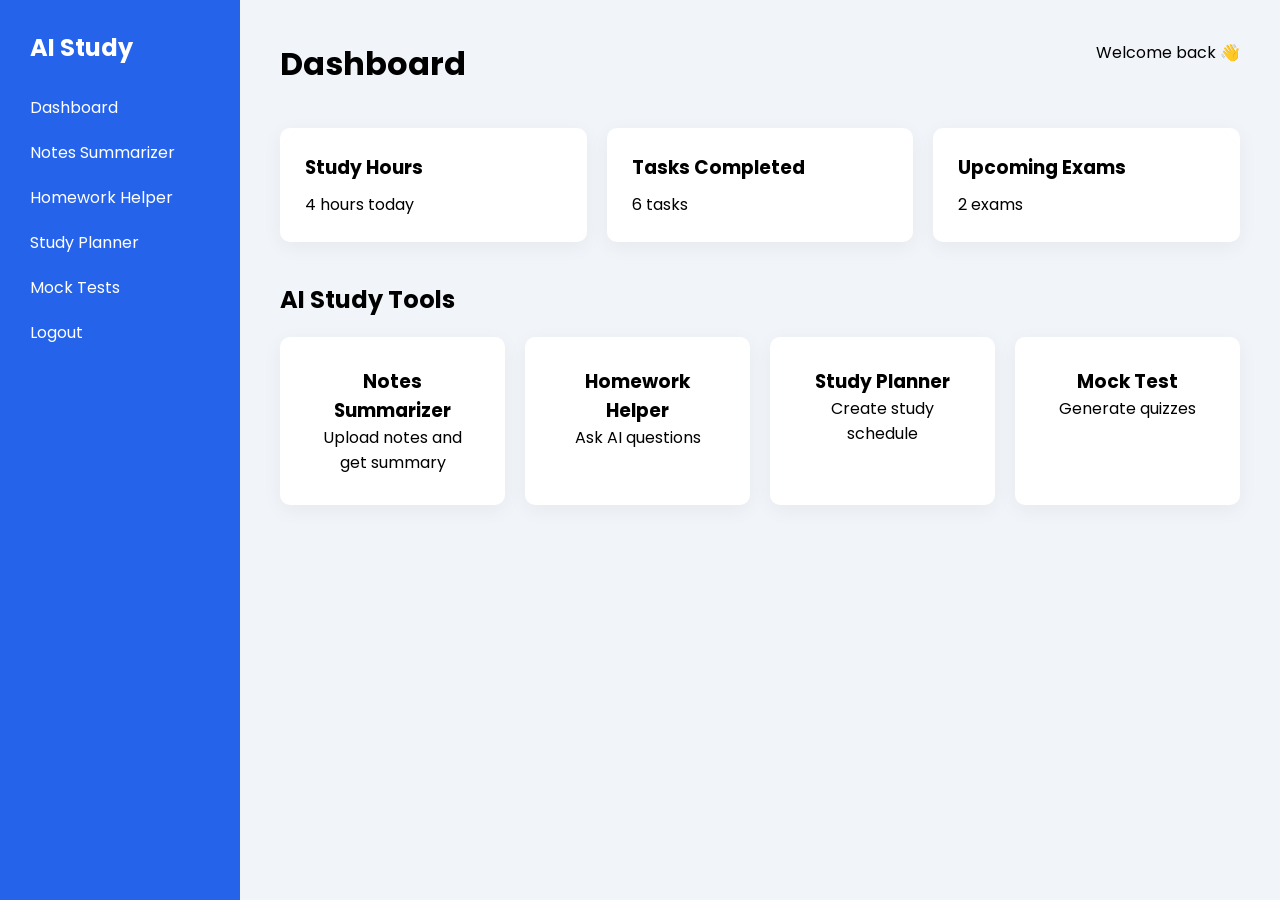
==== dashboard.html @ 8cc013b5 "Create dashboard.html" ====
<!DOCTYPE html>
<html lang="en">
<head>

<meta charset="UTF-8">
<meta name="viewport" content="width=device-width, initial-scale=1.0">

<title>Dashboard - AI Study Helper</title>

<link href="https://fonts.googleapis.com/css2?family=Poppins:wght@300;400;600&display=swap" rel="stylesheet">

<style>

*{
margin:0;
padding:0;
box-sizing:border-box;
font-family:'Poppins',sans-serif;
}

body{
display:flex;
background:#f1f5f9;
height:100vh;
}

/* Sidebar */

.sidebar{
width:240px;
background:#2563eb;
color:white;
padding:30px;
}

.sidebar h2{
margin-bottom:30px;
}

.sidebar ul{
list-style:none;
}

.sidebar li{
margin:20px 0;
}

.sidebar a{
color:white;
text-decoration:none;
}

/* Main */

.main{
flex:1;
padding:40px;
}

/* Top bar */

.top{
display:flex;
justify-content:space-between;
margin-bottom:40px;
}

.card-grid{
display:grid;
grid-template-columns:repeat(auto-fit,minmax(220px,1fr));
gap:20px;
}

.card{
background:white;
padding:25px;
border-radius:10px;
box-shadow:0 5px 20px rgba(0,0,0,0.05);
}

.card h3{
margin-bottom:10px;
}

/* Quick tools */

.tools{
margin-top:40px;
}

.tool-grid{
display:grid;
grid-template-columns:repeat(auto-fit,minmax(200px,1fr));
gap:20px;
}

.tool{
background:white;
padding:30px;
border-radius:10px;
text-align:center;
cursor:pointer;
box-shadow:0 5px 20px rgba(0,0,0,0.05);
}

</style>

</head>

<body>

<div class="sidebar">

<h2>AI Study</h2>

<ul>

<li><a href="#">Dashboard</a></li>

<li><a href="notes.html">Notes Summarizer</a></li>

<li><a href="homework.html">Homework Helper</a></li>

<li><a href="planner.html">Study Planner</a></li>

<li><a href="test.html">Mock Tests</a></li>

<li><a href="index.html">Logout</a></li>

</ul>

</div>


<div class="main">

<div class="top">

<h1>Dashboard</h1>

<p>Welcome back 👋</p>

</div>

<!-- Stats -->

<div class="card-grid">

<div class="card">

<h3>Study Hours</h3>

<p>4 hours today</p>

</div>

<div class="card">

<h3>Tasks Completed</h3>

<p>6 tasks</p>

</div>

<div class="card">

<h3>Upcoming Exams</h3>

<p>2 exams</p>

</div>

</div>

<!-- Tools -->

<div class="tools">

<h2 style="margin-bottom:20px;">AI Study Tools</h2>

<div class="tool-grid">

<div class="tool">

<h3>Notes Summarizer</h3>

<p>Upload notes and get summary</p>

</div>

<div class="tool">

<h3>Homework Helper</h3>

<p>Ask AI questions</p>

</div>

<div class="tool">

<h3>Study Planner</h3>

<p>Create study schedule</p>

</div>

<div class="tool">

<h3>Mock Test</h3>

<p>Generate quizzes</p>

</div>

</div>

</div>

</div>

</body>
</html>
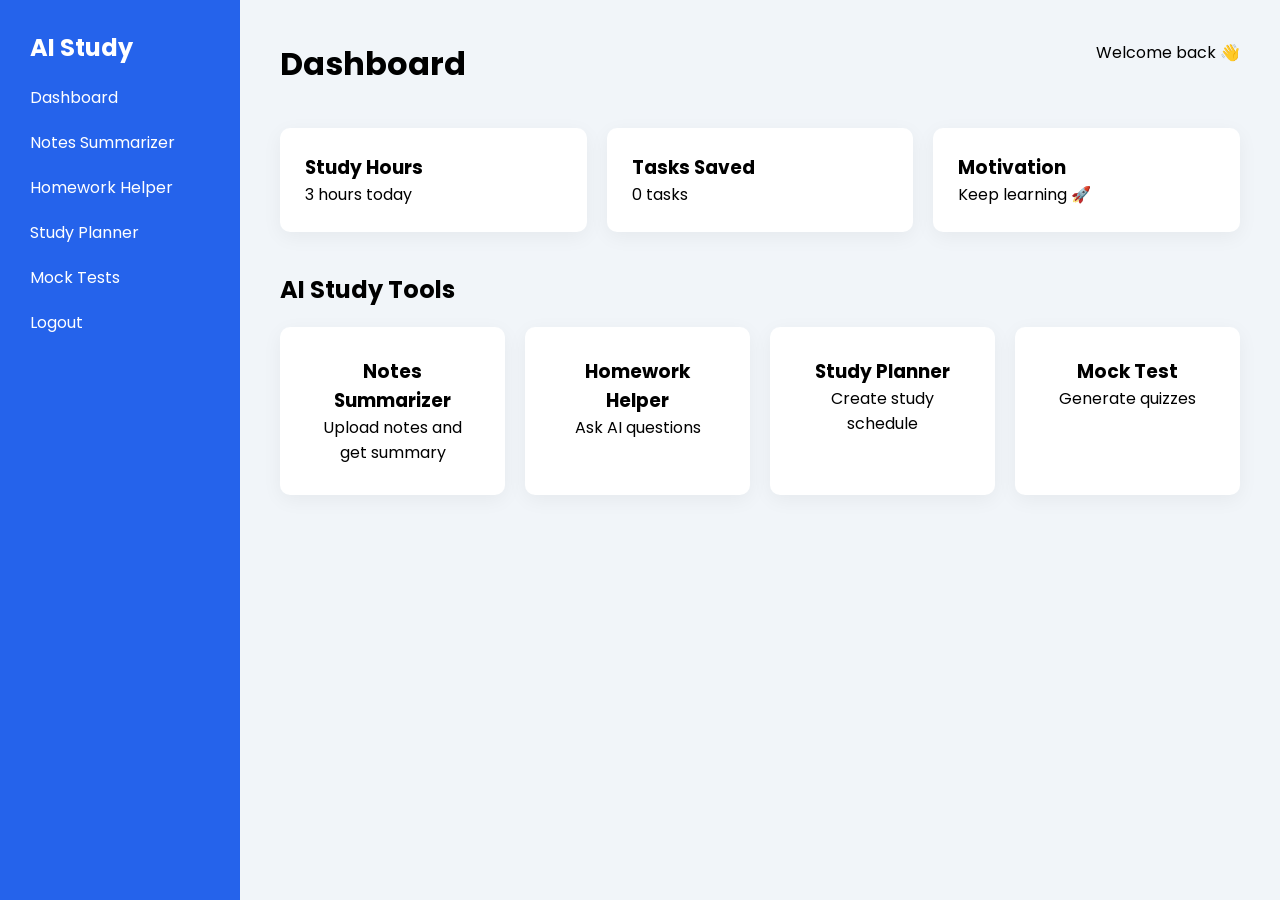
==== commit bd8351a8: "Update dashboard.html" ====
--- a/dashboard.html
+++ b/dashboard.html
@@ -33,10 +33,6 @@
 padding:30px;
 }
 
-.sidebar h2{
-margin-bottom:30px;
-}
-
 .sidebar ul{
 list-style:none;
 }
@@ -56,8 +52,6 @@
 flex:1;
 padding:40px;
 }
-
-/* Top bar */
 
 .top{
 display:flex;
@@ -77,12 +71,6 @@
 border-radius:10px;
 box-shadow:0 5px 20px rgba(0,0,0,0.05);
 }
-
-.card h3{
-margin-bottom:10px;
-}
-
-/* Quick tools */
 
 .tools{
 margin-top:40px;
@@ -101,6 +89,11 @@
 text-align:center;
 cursor:pointer;
 box-shadow:0 5px 20px rgba(0,0,0,0.05);
+transition:0.2s;
+}
+
+.tool:hover{
+transform:scale(1.05);
 }
 
 </style>
@@ -116,15 +109,10 @@
 <ul>
 
 <li><a href="#">Dashboard</a></li>
-
 <li><a href="notes.html">Notes Summarizer</a></li>
-
 <li><a href="homework.html">Homework Helper</a></li>
-
 <li><a href="planner.html">Study Planner</a></li>
-
 <li><a href="test.html">Mock Tests</a></li>
-
 <li><a href="index.html">Logout</a></li>
 
 </ul>
@@ -137,42 +125,30 @@
 <div class="top">
 
 <h1>Dashboard</h1>
-
 <p>Welcome back 👋</p>
 
 </div>
 
-<!-- Stats -->
 
 <div class="card-grid">
 
 <div class="card">
-
 <h3>Study Hours</h3>
-
-<p>4 hours today</p>
-
+<p id="studyHours"></p>
 </div>
 
 <div class="card">
-
-<h3>Tasks Completed</h3>
-
-<p>6 tasks</p>
-
+<h3>Tasks Saved</h3>
+<p id="taskCount"></p>
 </div>
 
 <div class="card">
-
-<h3>Upcoming Exams</h3>
-
-<p>2 exams</p>
-
-</div>
-
-</div>
-
-<!-- Tools -->
+<h3>Motivation</h3>
+<p>Keep learning 🚀</p>
+</div>
+
+</div>
+
 
 <div class="tools">
 
@@ -180,43 +156,57 @@
 
 <div class="tool-grid">
 
-<div class="tool">
-
+<div class="tool" onclick="openPage('notes.html')">
 <h3>Notes Summarizer</h3>
-
 <p>Upload notes and get summary</p>
-
-</div>
-
-<div class="tool">
-
+</div>
+
+<div class="tool" onclick="openPage('homework.html')">
 <h3>Homework Helper</h3>
-
 <p>Ask AI questions</p>
-
-</div>
-
-<div class="tool">
-
+</div>
+
+<div class="tool" onclick="openPage('planner.html')">
 <h3>Study Planner</h3>
-
 <p>Create study schedule</p>
-
-</div>
-
-<div class="tool">
-
+</div>
+
+<div class="tool" onclick="openPage('test.html')">
 <h3>Mock Test</h3>
-
 <p>Generate quizzes</p>
-
-</div>
-
-</div>
-
-</div>
-
-</div>
+</div>
+
+</div>
+
+</div>
+
+</div>
+
+
+<script>
+
+function openPage(page){
+
+window.location.href = page;
+
+}
+
+
+function loadDashboard(){
+
+let tasks = JSON.parse(localStorage.getItem("tasks")) || [];
+
+document.getElementById("taskCount").innerText = tasks.length + " tasks";
+
+let hours = Math.floor(Math.random()*4)+1;
+
+document.getElementById("studyHours").innerText = hours + " hours today";
+
+}
+
+window.onload = loadDashboard;
+
+</script>
 
 </body>
 </html>
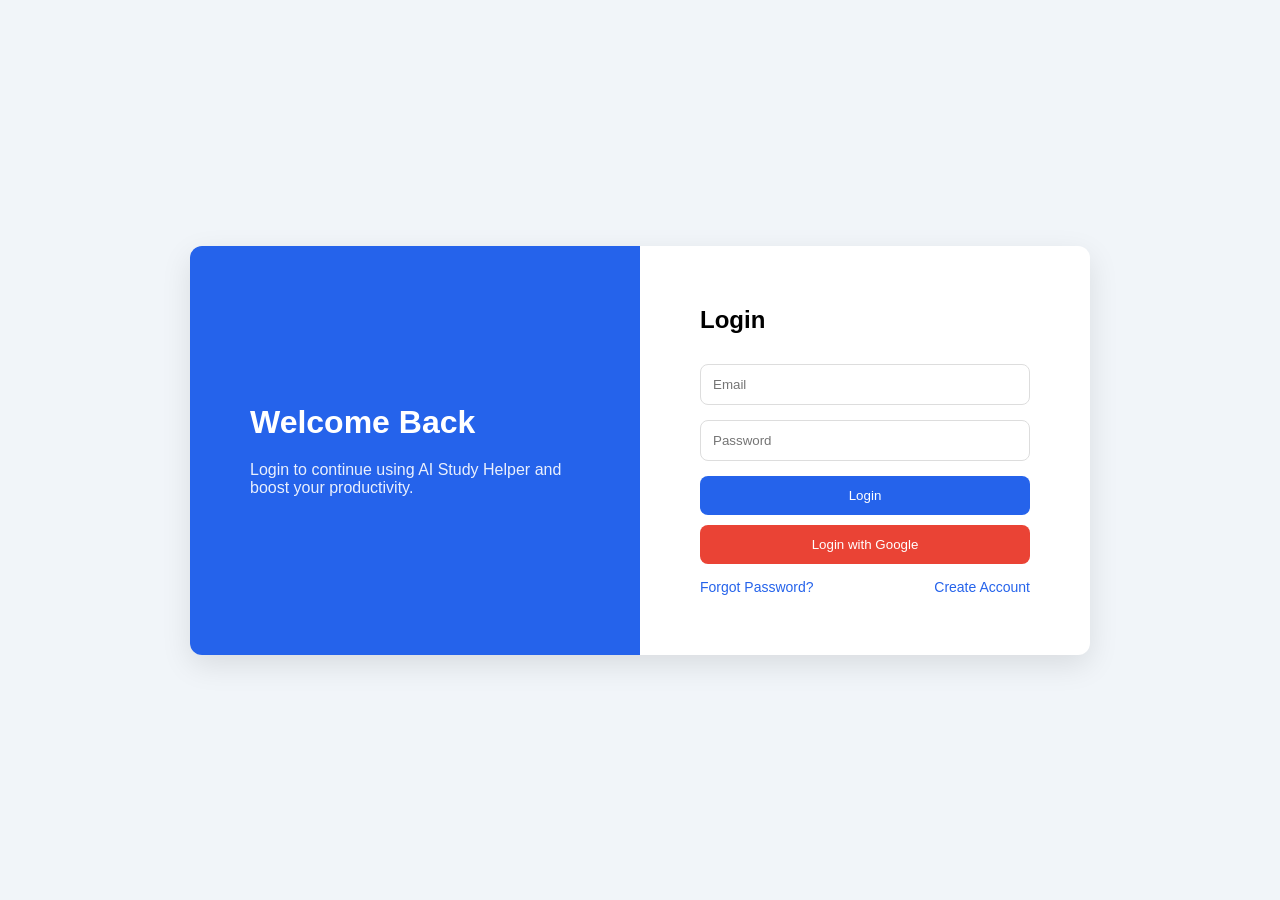
==== commit 63118fae: "Update dashboard.html" ====
--- a/dashboard.html
+++ b/dashboard.html
@@ -24,8 +24,6 @@
 height:100vh;
 }
 
-/* Sidebar */
-
 .sidebar{
 width:240px;
 background:#2563eb;
@@ -45,8 +43,6 @@
 color:white;
 text-decoration:none;
 }
-
-/* Main */
 
 .main{
 flex:1;
@@ -96,6 +92,11 @@
 transform:scale(1.05);
 }
 
+.logout-btn{
+cursor:pointer;
+color:#ffdddd;
+}
+
 </style>
 
 </head>
@@ -113,7 +114,7 @@
 <li><a href="homework.html">Homework Helper</a></li>
 <li><a href="planner.html">Study Planner</a></li>
 <li><a href="test.html">Mock Tests</a></li>
-<li><a href="index.html">Logout</a></li>
+<li><a class="logout-btn" onclick="logout()">Logout</a></li>
 
 </ul>
 
@@ -125,7 +126,7 @@
 <div class="top">
 
 <h1>Dashboard</h1>
-<p>Welcome back 👋</p>
+<p id="welcomeText"></p>
 
 </div>
 
@@ -186,13 +187,24 @@
 <script>
 
 function openPage(page){
-
 window.location.href = page;
-
-}
-
+}
+
+function logout(){
+localStorage.removeItem("currentUser");
+window.location.href="login.html";
+}
 
 function loadDashboard(){
+
+let user = JSON.parse(localStorage.getItem("currentUser"));
+
+if(!user){
+window.location.href="login.html";
+return;
+}
+
+document.getElementById("welcomeText").innerText = "Welcome " + user.name + " 👋";
 
 let tasks = JSON.parse(localStorage.getItem("tasks")) || [];
 
